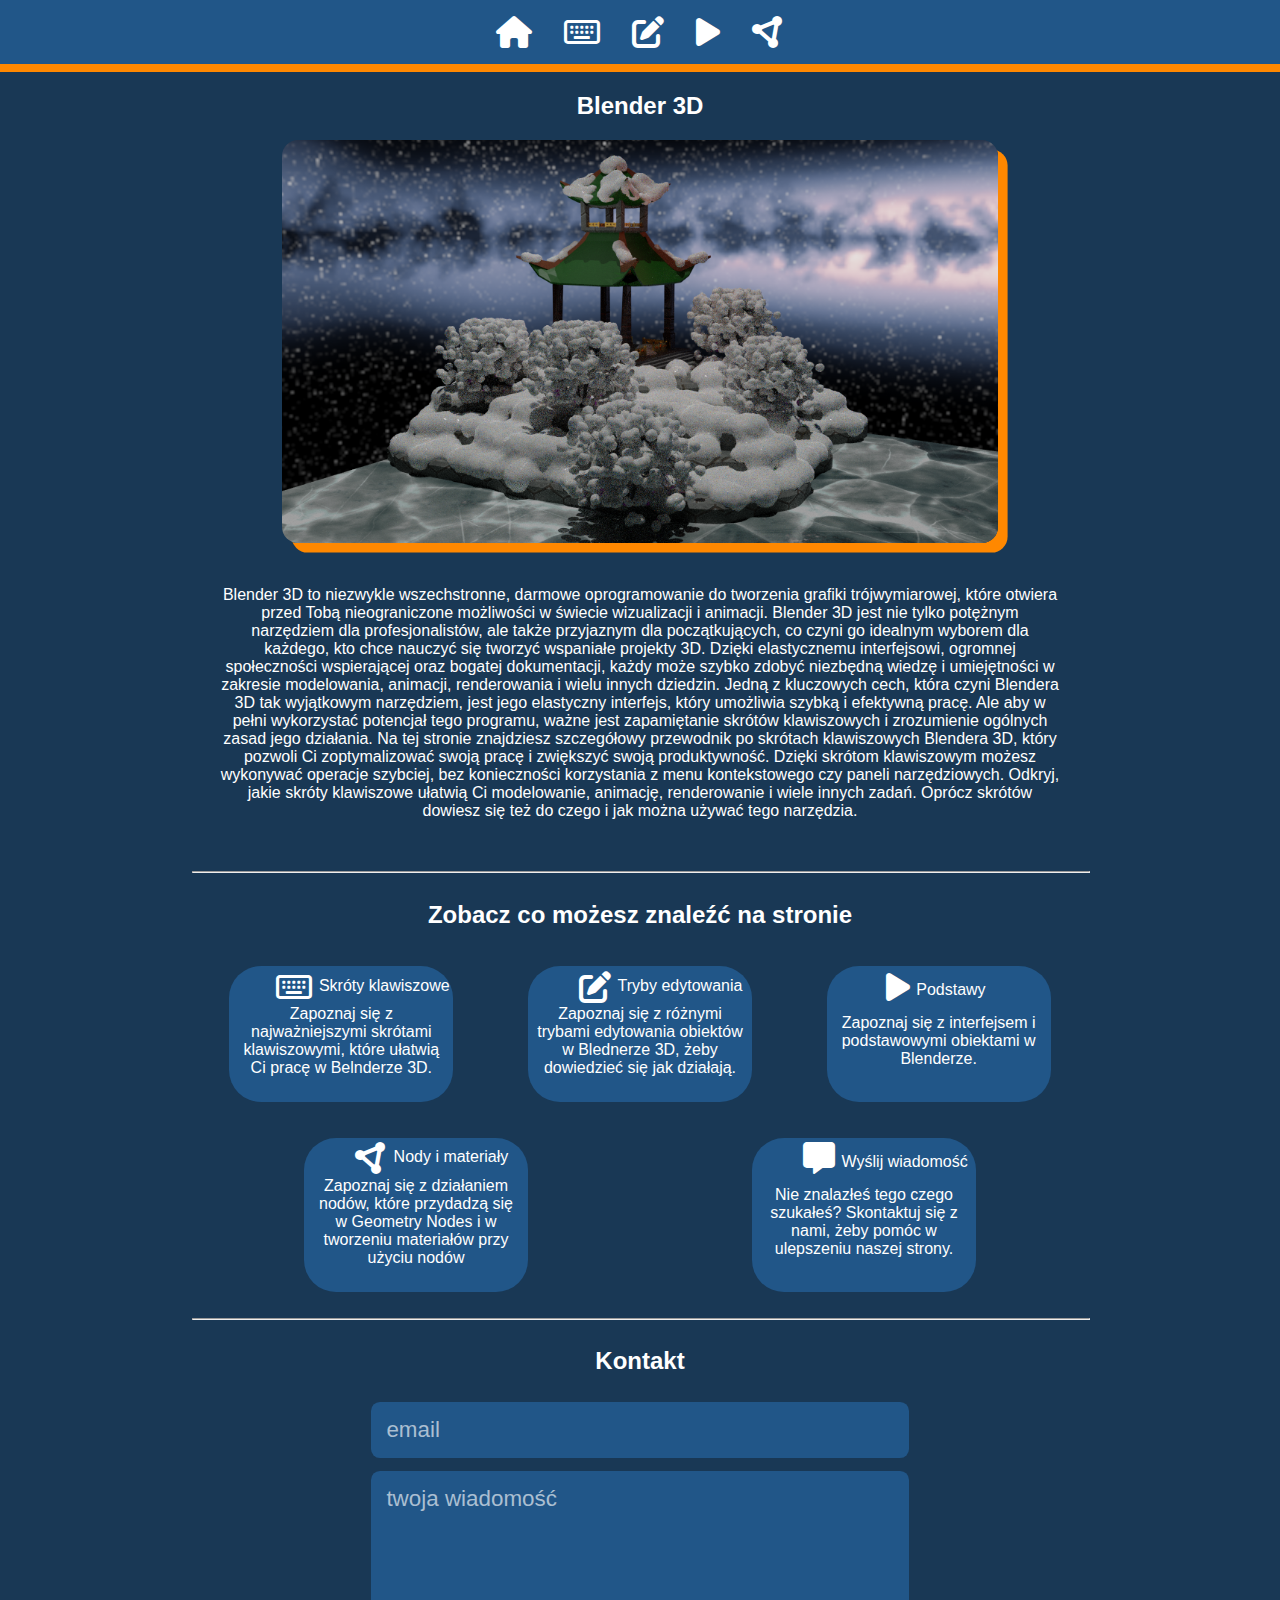
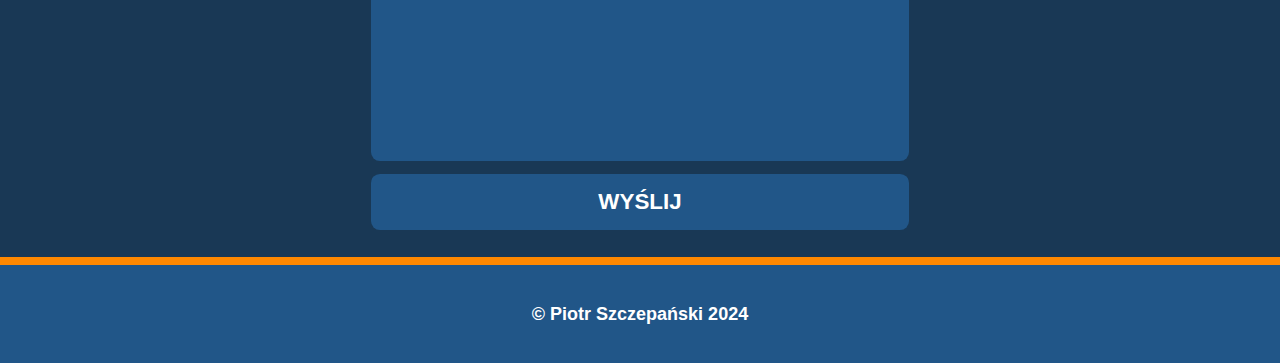
==== index.html @ f9030f0e "Add files via upload" ====
<!DOCTYPE html>
<html lang="pl">
<head>
    <meta charset="UTF-8">
    <meta name="viewport" content="width=device-width, initial-scale=1.0">
    <meta name="author" content="Piotr Szczepański">
    <meta name="keywords" content="poradnik, blender3D">
    <link rel="shortcut icon" href="imgs/blender_logo.png" type="image">
    <link rel="stylesheet" href="style.css">
    <link rel="stylesheet" href="https://cdnjs.cloudflare.com/ajax/libs/font-awesome/6.5.2/css/all.min.css">
    <title>Poradnik do Blednera 3D</title>
</head>
<body>
    <div class="container">
        <header>
            <nav>
                <ul>
                    <li>
                        <a href="index.html"   tagret="_blank">
                            <i class="fa-solid fa-house hover-text">
                                <span class="tooltip-text">strona główna</span>
                            </i>
                        </a>
                    </li>
                    <li>
                        <a href="shortcuts.html"   tagret="_blank">
                            <i class="fa-regular  fa-keyboard hover-text">
                                <span class="tooltip-text">skróty klawiszowe</span>
                            </i>
                        </a>
                    </li>
                    <li>
                        <a href="modes.html">
                            <i class="fa-solid fa-pen-to-square hover-text">
                                <span class="tooltip-text">tryby</span>
                            </i>
                        </a>
                    </li>
                    <li>
                        <a href="interface.html">
                            <i class="fa-solid fa-play hover-text">
                                <span class="tooltip-text">podstawy</span>
                            </i>
                        </a>
                    </li>
                    <li>
                        <a href="nodes.html">
                            <i class="fa-solid fa-circle-nodes hover-text">
                                <span class="tooltip-text">nody</span>
                            </i>
                        </a>
                    </li>
                </ul>
            </nav>
        </header>
        <main>
            <section class="main_intro">
                <h2>Blender 3D</h2>
                <img src="imgs/snow_chinese_building.png" class="content_img">
                <p>
                Blender 3D to niezwykle wszechstronne, darmowe oprogramowanie do tworzenia grafiki trójwymiarowej, które otwiera przed Tobą nieograniczone możliwości w świecie wizualizacji i animacji. Blender 3D jest nie tylko potężnym narzędziem dla profesjonalistów, ale także przyjaznym dla początkujących, co czyni go idealnym wyborem dla każdego, kto chce nauczyć się tworzyć wspaniałe projekty 3D. Dzięki elastycznemu interfejsowi, ogromnej społeczności wspierającej oraz bogatej dokumentacji, każdy może szybko zdobyć niezbędną wiedzę i umiejętności w zakresie modelowania, animacji, renderowania i wielu innych dziedzin. Jedną z kluczowych cech, która czyni Blendera 3D tak wyjątkowym narzędziem, jest jego elastyczny interfejs, który umożliwia szybką i efektywną pracę. Ale aby w pełni wykorzystać potencjał tego programu, ważne jest zapamiętanie skrótów klawiszowych i zrozumienie ogólnych zasad jego działania. Na tej stronie znajdziesz szczegółowy przewodnik po skrótach klawiszowych Blendera 3D, który pozwoli Ci zoptymalizować swoją pracę i zwiększyć swoją produktywność. Dzięki skrótom klawiszowym możesz wykonywać operacje szybciej, bez konieczności korzystania z menu kontekstowego czy paneli narzędziowych. Odkryj, jakie skróty klawiszowe ułatwią Ci modelowanie, animację, renderowanie i wiele innych zadań. Oprócz skrótów dowiesz się też do czego i jak można używać tego narzędzia. 
                </p>
            </section>
            <hr>
            <h2>Zobacz co możesz znaleźć na stronie</h2>
            <section class="main_subpg">
                <article>
                        <i class="fa-regular  fa-keyboard "></i>
                        <a href="shortcuts.html">Skróty klawiszowe</a>
                        <p>Zapoznaj się z najważniejszymi skrótami klawiszowymi, które ułatwią Ci pracę w Belnderze 3D.</p>
                </article>
                <article>
                        <i class="fa-solid  fa-pen-to-square "></i>
                        <a href="modes.html">Tryby edytowania</a>
                        <p>Zapoznaj się z różnymi trybami edytowania obiektów w Blednerze 3D, żeby dowiedzieć się jak działają.</p>
                </article>
                <article>
                        <i class="fa-solid  fa-play "></i>
                        <a href="interface.html">Podstawy</a>
                        <p>Zapoznaj się z interfejsem i podstawowymi obiektami w Blenderze.</p>
                </article>
                <article>
                        <i class="fa-solid fa-circle-nodes"></i>
                        <a href="nodes.html">Nody i materiały</a>
                        <p>Zapoznaj się z działaniem nodów, które przydadzą się w Geometry Nodes i w tworzeniu materiałów przy użyciu nodów</p>
                </article>
                <article>
                        <i class="fa-solid fa-message"></i>
                        <a href="#con">Wyślij wiadomość</a>
                        <p>Nie znalazłeś tego czego szukałeś? Skontaktuj się z nami, żeby pomóc w ulepszeniu naszej strony.</p>
                </article>
            </section>
            <hr>
            <section class="main_con">
                <h2 id="con">Kontakt</h2>
                <form action="index.html">
                    <label for="mail"></label>
                    <input id="mail" type="email" placeholder="email" required>
                    <label for="message"></label>
                    <textarea name="message" id="message" cols="30" rows="10" placeholder="twoja wiadomość" required></textarea>
                    <label for="submit"></label>
                    <input type="submit" name="submit" id="submit" value="Wyślij">
                </form>
            </section>
        </main>
        <footer>
            &copy; Piotr Szczepański 2024
        </footer>
    </div>
</body>
</html>
---- style.css ----
body{
    margin: 0;
}
html{
    background-color: #215688;
}
.container{
    background-color: #193855;
}
nav{
    width: 100%;
}
ul{
    padding-left: 0;
    width: 100%;
    display: flex;
    justify-content: center;
    gap: 2em;
    list-style-type: none;
}
i{
    font-size: 200%;
    color: #fff;
    transition: 0.3s;
}
a i:hover{
    color: rgb(255, 136, 0);
    transition: 0.3s;
}
.tooltip-text{
    visibility: hidden;
    position: absolute;
    z-index: 1;
    width: 6.5em;
    font-weight: bold;
    color: white;
    font-size: 1rem;
    background-color: rgba(0, 0, 0, 0.5);
    text-align: center;
    border-radius: 10px;
    padding: 10px 15px 10px 15px;
    top: 2em;
    left: -3em;
    font-family:Arial, Helvetica, sans-serif;
}

.hover-text {
    position: relative;
    display: inline-block;
    text-align: center;
}

.hover-text:hover .tooltip-text {
    visibility: visible;
}
header{
    background-color: #215688;
    width: 100%;
    color: #fff;
    display: flex;
    border-bottom: rgb(255, 136, 0) 0.5rem solid;
    position: sticky;
    top: 0;
}
main{
    display: flex;
    flex-direction: column;
    background-color: #193855;
    color: #fff;
    font-family: 'Franklin Gothic Medium', 'Arial Narrow', Arial, sans-serif;
    width: 70%;
    margin: auto;
}
.main_intro{
    display: flex;
    flex-direction: column;
    align-items: center;
}
.main_intro p{
    padding: 3%;
    text-align: center;
}
.content_img{
    box-shadow: 0.6em 0.6em rgb(255, 136, 0);
    width: 80%;
    border-radius: 1em;
}
footer{
    display: flex;
    background-color: #215688;
    color: #fff;
    font-weight: bold;
    justify-content: center;
    border-top: 0.5rem solid rgb(255, 136, 0);
    width: 94%;
    padding: 3%;
    font-size: large;
    font-family: Arial, Helvetica, sans-serif;
}
.main_subpg{
    display: flex;
    flex-direction: row;
    justify-content: space-around;
    flex-wrap: wrap;
}
article{
    display: flex;
    justify-content: center;
    background-color: #215688;
    flex-wrap: wrap;
    margin: 2%;
    border-radius: 2em;
    flex-basis: 25%;
    transition: 0.2s;
    cursor: text;
    user-select: none;
}
article:hover{
    box-shadow: 0.4em 0.4em rgb(255, 136, 0);
    transition: 0.2s;
}
article a{
    display: flex;
    align-items: center;
    color: #fff;
    text-decoration: none;
    flex-basis: 60%;
    margin-top: 1%;
}
article i{
    display: flex;
    align-items: center;
    margin-top: 2%;
    flex-basis: 37%;
    text-align: right;
    margin-right: 3%;
}
article p{
    margin-top: 1%;
    padding: 4%;
    padding-top: 0;
    text-align: center;
}
textarea{
    resize: none;
    font-size: 1.4rem;
    font-family: Arial, Helvetica, sans-serif;
    padding: 0.5em;
    background-color: #215688;
    color: #fff;
    border-radius: 0.4em;
    outline: none;
    border: none;
    border: 0.2em solid rgba(255, 136, 0, 0);
}
input{
    font-size: 1.4rem;
    font-family: Arial, Helvetica, sans-serif;
    background-color: #215688;
    color: #fff;
    padding: 0.5em;
    border: none;
    outline: none;
    border-radius: 0.4em;
    border: 0.2em solid rgba(255, 136, 0, 0);
}
.main_con{
    display: flex;
    flex-direction: column;
    align-items: center;
}
hr{
    width: 100%;
    color: rgb(255, 136, 0);
}
form{
    display: flex;
    flex-direction: column;
    width: 60%;
    gap: 0.4em;
    margin-bottom: 3%;
}
h2{
    text-align: center;
}
input:focus, textarea:focus{
    border: 0.2em solid rgb(255, 136, 0);
    transition: 0.5s;
}
#submit{
    font-weight: bold;
    text-transform: uppercase;
    cursor: pointer;
    transition: 0.5s;
}
#submit:hover{
    background-color: rgb(255, 136, 0);
    transition: 0.5s;
}
#con{
    scroll-margin-block-start: 5em;
}
input::placeholder, textarea::placeholder{
    color: #ffffffa0
}

@media (max-width: 765px) {
    article{
        flex-basis: 100%;
    }
    input{
        font-size: 1rem;
    }
    textarea{
        font-size: 1rem;
    }
    form{
        width: 100%;
    }
}
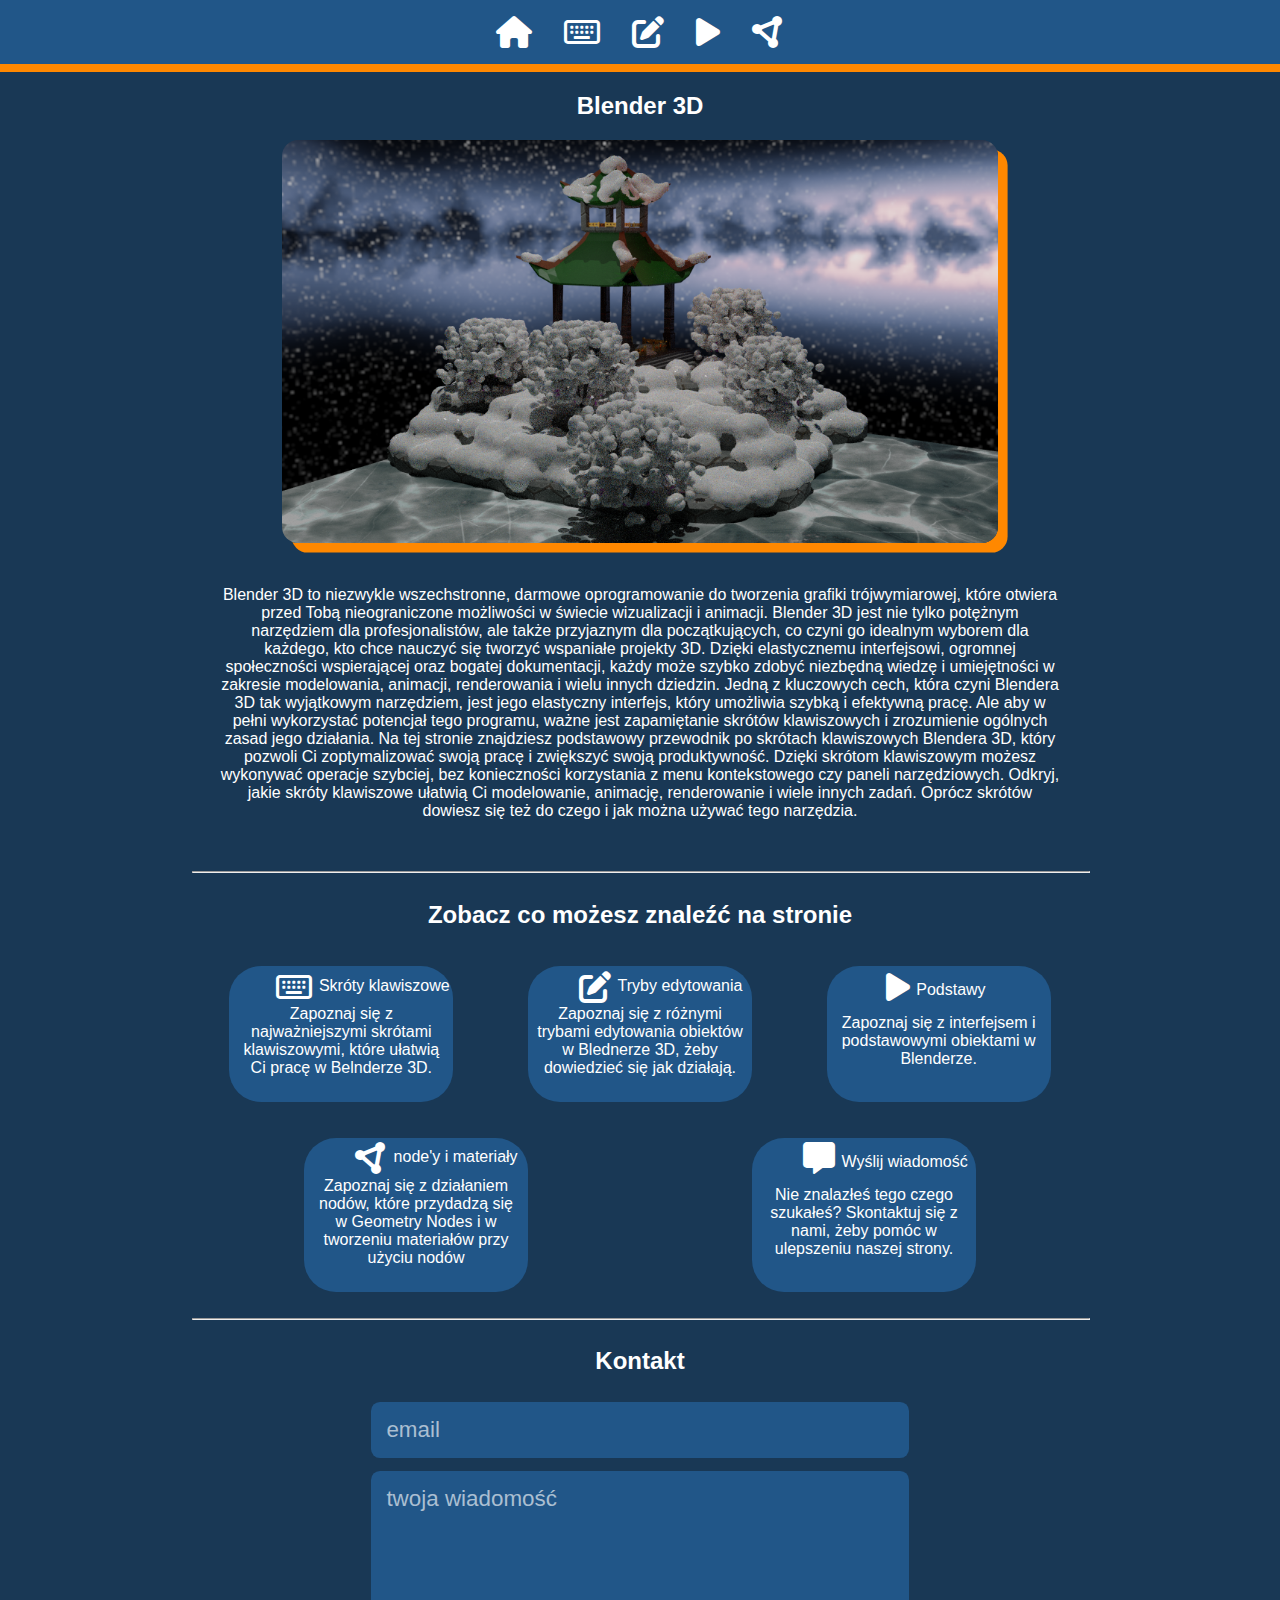
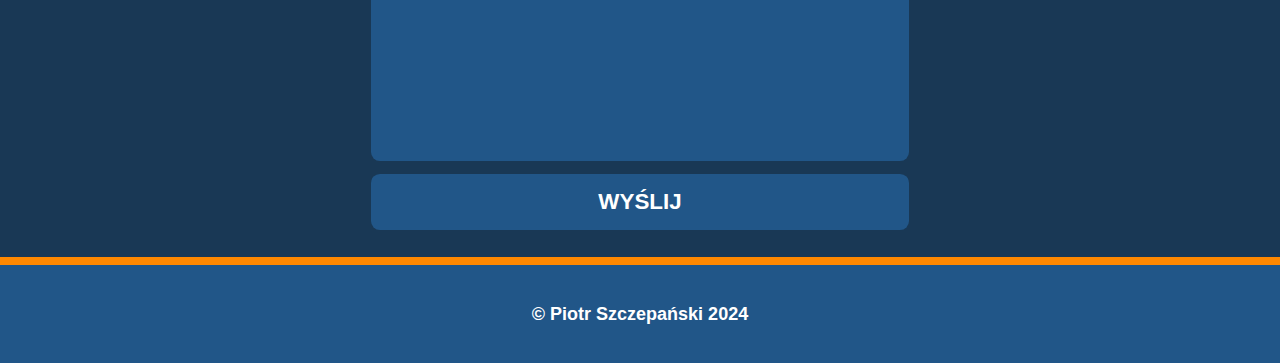
==== commit e24b55b1: "content update" ====
--- a/index.html
+++ b/index.html
@@ -37,7 +37,7 @@
                         </a>
                     </li>
                     <li>
-                        <a href="interface.html">
+                        <a href="basics.html">
                             <i class="fa-solid fa-play hover-text">
                                 <span class="tooltip-text">podstawy</span>
                             </i>
@@ -46,7 +46,7 @@
                     <li>
                         <a href="nodes.html">
                             <i class="fa-solid fa-circle-nodes hover-text">
-                                <span class="tooltip-text">nody</span>
+                                <span class="tooltip-text">node'y</span>
                             </i>
                         </a>
                     </li>
@@ -57,11 +57,12 @@
             <section class="main_intro">
                 <h2>Blender 3D</h2>
                 <img src="imgs/snow_chinese_building.png" class="content_img">
-                <p>
-                Blender 3D to niezwykle wszechstronne, darmowe oprogramowanie do tworzenia grafiki trójwymiarowej, które otwiera przed Tobą nieograniczone możliwości w świecie wizualizacji i animacji. Blender 3D jest nie tylko potężnym narzędziem dla profesjonalistów, ale także przyjaznym dla początkujących, co czyni go idealnym wyborem dla każdego, kto chce nauczyć się tworzyć wspaniałe projekty 3D. Dzięki elastycznemu interfejsowi, ogromnej społeczności wspierającej oraz bogatej dokumentacji, każdy może szybko zdobyć niezbędną wiedzę i umiejętności w zakresie modelowania, animacji, renderowania i wielu innych dziedzin. Jedną z kluczowych cech, która czyni Blendera 3D tak wyjątkowym narzędziem, jest jego elastyczny interfejs, który umożliwia szybką i efektywną pracę. Ale aby w pełni wykorzystać potencjał tego programu, ważne jest zapamiętanie skrótów klawiszowych i zrozumienie ogólnych zasad jego działania. Na tej stronie znajdziesz szczegółowy przewodnik po skrótach klawiszowych Blendera 3D, który pozwoli Ci zoptymalizować swoją pracę i zwiększyć swoją produktywność. Dzięki skrótom klawiszowym możesz wykonywać operacje szybciej, bez konieczności korzystania z menu kontekstowego czy paneli narzędziowych. Odkryj, jakie skróty klawiszowe ułatwią Ci modelowanie, animację, renderowanie i wiele innych zadań. Oprócz skrótów dowiesz się też do czego i jak można używać tego narzędzia. 
+                <p class="desc">
+                Blender 3D to niezwykle wszechstronne, darmowe oprogramowanie do tworzenia grafiki trójwymiarowej, które otwiera przed Tobą nieograniczone możliwości w świecie wizualizacji i animacji. Blender 3D jest nie tylko potężnym narzędziem dla profesjonalistów, ale także przyjaznym dla początkujących, co czyni go idealnym wyborem dla każdego, kto chce nauczyć się tworzyć wspaniałe projekty 3D. Dzięki elastycznemu interfejsowi, ogromnej społeczności wspierającej oraz bogatej dokumentacji, każdy może szybko zdobyć niezbędną wiedzę i umiejętności w zakresie modelowania, animacji, renderowania i wielu innych dziedzin. Jedną z kluczowych cech, która czyni Blendera 3D tak wyjątkowym narzędziem, jest jego elastyczny interfejs, który umożliwia szybką i efektywną pracę. Ale aby w pełni wykorzystać potencjał tego programu, ważne jest zapamiętanie skrótów klawiszowych i zrozumienie ogólnych zasad jego działania. Na tej stronie znajdziesz podstawowy przewodnik po skrótach klawiszowych Blendera 3D, który pozwoli Ci zoptymalizować swoją pracę i zwiększyć swoją produktywność. Dzięki skrótom klawiszowym możesz wykonywać operacje szybciej, bez konieczności korzystania z menu kontekstowego czy paneli narzędziowych. Odkryj, jakie skróty klawiszowe ułatwią Ci modelowanie, animację, renderowanie i wiele innych zadań. Oprócz skrótów dowiesz się też do czego i jak można używać tego narzędzia. 
                 </p>
+                <p class="subdesc">Witaj w poradniku do Blendera 3D, rozejrzyj się za tym czego szukasz niżej. Pamiętaj, że ta strona nie zrobi z ciebie od razu grafika 3D. Została stworzona po to, żebyś szybciej zrozumiał podstawowe funkcje programu i łatwiej wkroczył w proces długiej nauki.</p>
             </section>
-            <hr>
+            <hr class="expand">
             <h2>Zobacz co możesz znaleźć na stronie</h2>
             <section class="main_subpg">
                 <article>
@@ -76,12 +77,12 @@
                 </article>
                 <article>
                         <i class="fa-solid  fa-play "></i>
-                        <a href="interface.html">Podstawy</a>
+                        <a href="basics.html">Podstawy</a>
                         <p>Zapoznaj się z interfejsem i podstawowymi obiektami w Blenderze.</p>
                 </article>
                 <article>
                         <i class="fa-solid fa-circle-nodes"></i>
-                        <a href="nodes.html">Nody i materiały</a>
+                        <a href="nodes.html">node'y i materiały</a>
                         <p>Zapoznaj się z działaniem nodów, które przydadzą się w Geometry Nodes i w tworzeniu materiałów przy użyciu nodów</p>
                 </article>
                 <article>
--- a/style.css
+++ b/style.css
@@ -6,6 +6,10 @@
 }
 .container{
     background-color: #193855;
+}
+.container *::selection{
+    background-color: rgb(255, 136, 0);
+    color: #000;
 }
 nav{
     width: 100%;
@@ -60,6 +64,7 @@
     display: flex;
     border-bottom: rgb(255, 136, 0) 0.5rem solid;
     position: sticky;
+    z-index: 1;
     top: 0;
 }
 main{
@@ -70,6 +75,10 @@
     font-family: 'Franklin Gothic Medium', 'Arial Narrow', Arial, sans-serif;
     width: 70%;
     margin: auto;
+    justify-content: center;
+}
+h1{
+    text-align: center;
 }
 .main_intro{
     display: flex;
@@ -203,6 +212,81 @@
 input::placeholder, textarea::placeholder{
     color: #ffffffa0
 }
+table, th, td{
+    border: solid rgb(255, 136, 0) 3px;
+    border-collapse: collapse;
+    padding: 1%;
+    text-align: center;
+    color: #fff;
+    font-weight: bold;
+}
+th{
+    border: #fff solid 3px;
+    background-color: rgb(255, 136, 0);
+    color: #fff;
+}
+tr{
+    background-color: #215688;
+}
+table{
+    margin: 2% 0 2% 0;
+}
+.container > main:nth-child(2) > table:nth-child(2){
+    margin-top: 0;
+}
+.modes{
+    list-style-position: inside;
+    display: flex;
+    flex-direction: column;
+    gap: 1em;
+}
+.modes li{
+    padding: 1em;
+    background-color: #215688;
+    border-radius: 1em;
+}
+.svg{
+    width: 2.2em;
+    position: relative;
+    top: 0.7em;
+    z-index: 0;
+}
+.objects{
+    flex-direction: row;
+    flex-wrap: wrap;
+}
+.obj{
+    flex-basis: 40%;
+    display: flex;
+    flex-direction: row;
+    flex-wrap: wrap;
+    border-radius: 2em;
+    padding: 0.5em;
+    transition: 0.2s;
+    border: solid 0.5em rgb(255, 136, 0);
+    transition: 0.5s;
+}
+.obj:hover{
+    background-color: #215688;
+}
+.obj p{
+    text-align: center;
+    margin-top: 0;
+}
+.obj h3{
+    flex-basis: 70%;
+    text-align: center;
+}
+.obj_icon{
+    flex-basis: 5%;
+    width: 2.5em;
+}
+.geo_nodes, .nodes_desc,.shader_edit{
+    text-align: center;
+}
+.subdesc{
+    display: none;
+}
 
 @media (max-width: 765px) {
     article{
@@ -217,4 +301,23 @@
     form{
         width: 100%;
     }
+    .obj{
+        flex-basis: 100%;
+    }
+    .desc{
+        width: 130%;
+    }
+
+}
+
+@media (max-width: 525px) {
+    .desc{
+        display: none;
+    }
+    .expand{
+        margin-top: 10%;
+    }
+    .subdesc{
+        display: flex;
+    }
 }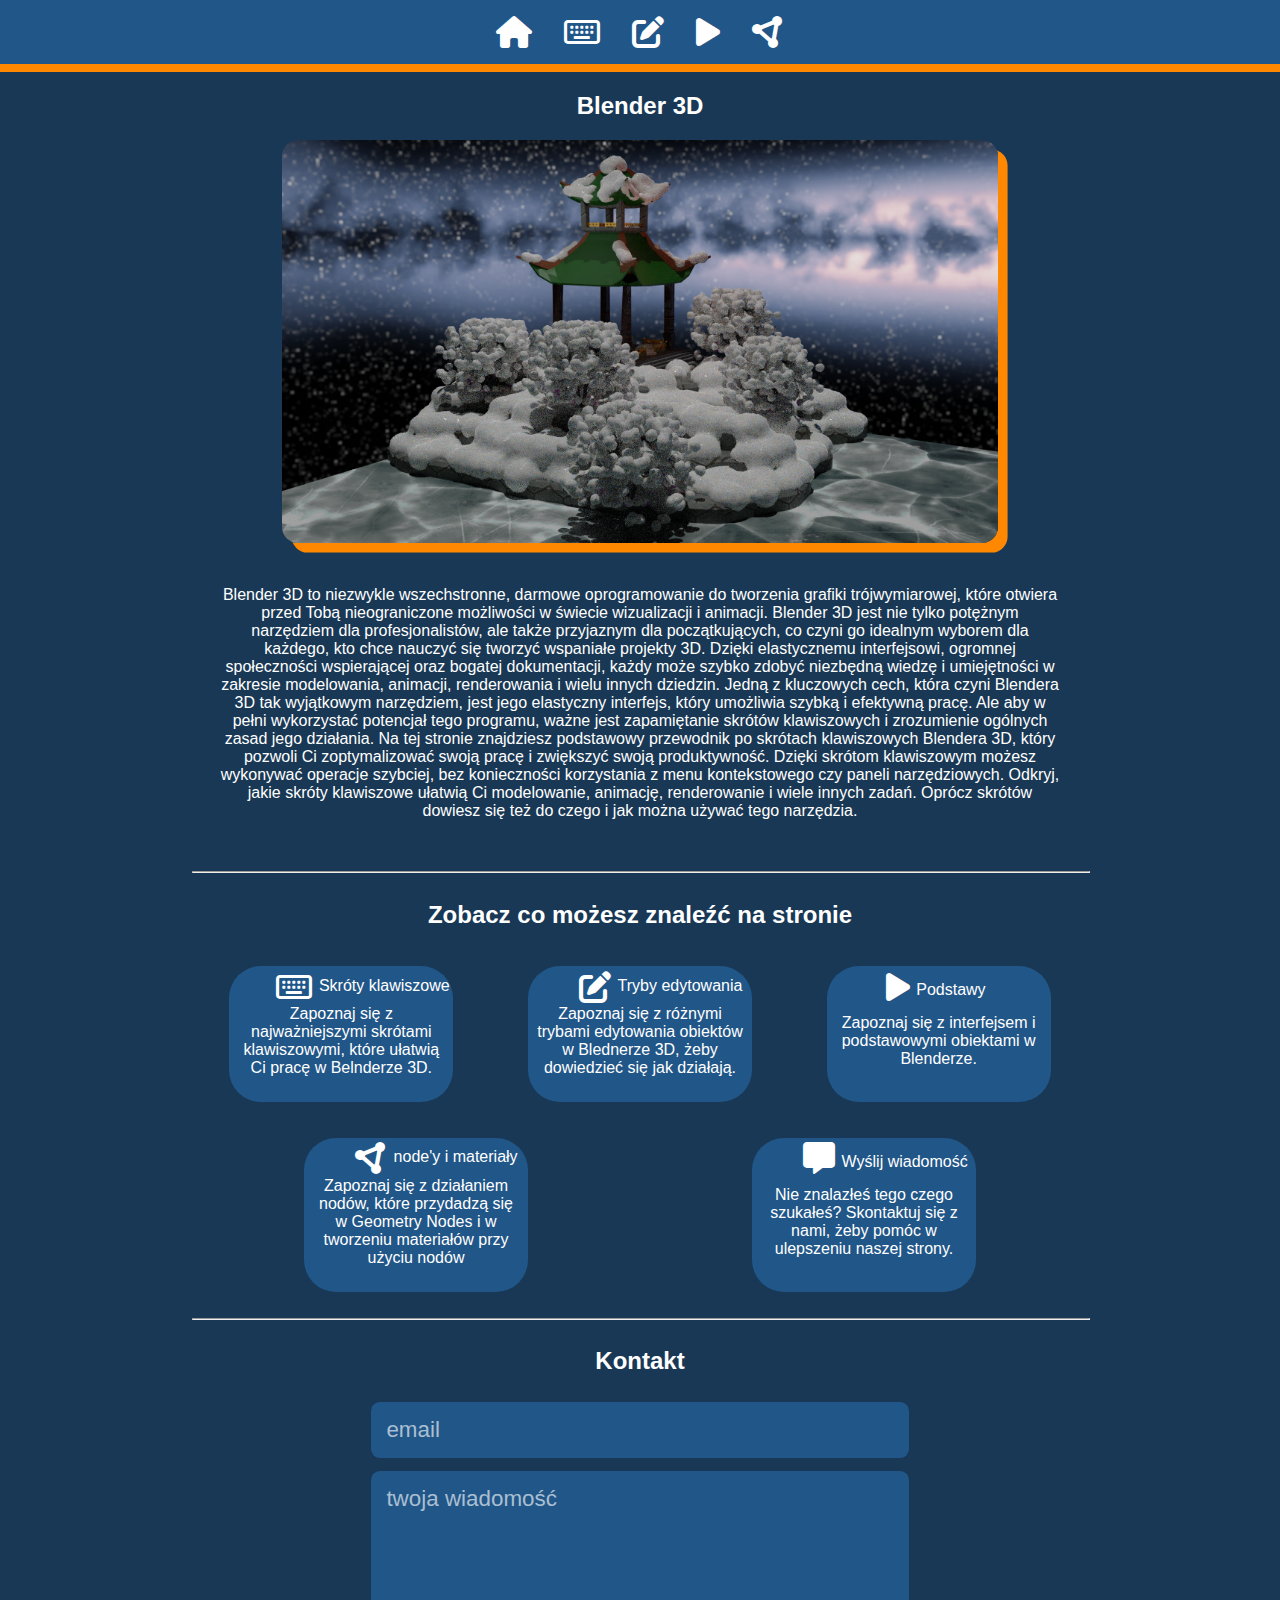
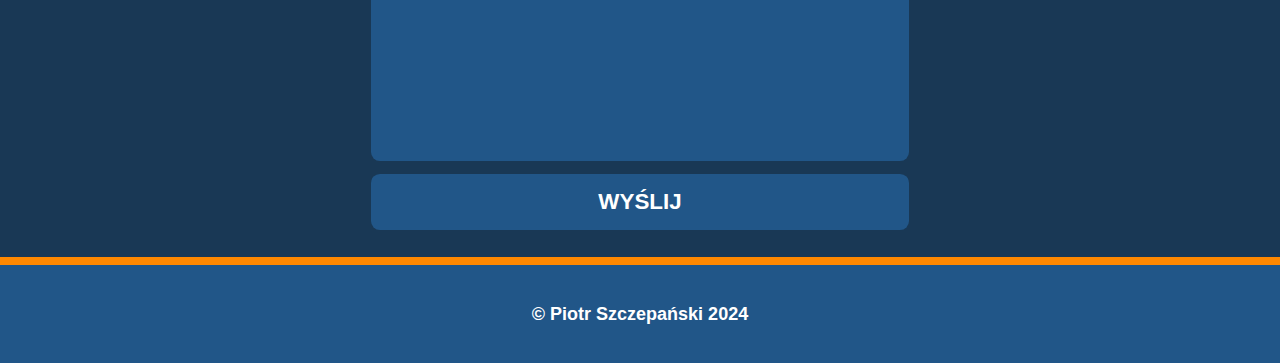
==== commit 6ee0ddbc: "Add files via upload" ====
--- a/index.html
+++ b/index.html
@@ -5,7 +5,8 @@
     <meta name="viewport" content="width=device-width, initial-scale=1.0">
     <meta name="author" content="Piotr Szczepański">
     <meta name="keywords" content="poradnik, blender3D">
-    <link rel="shortcut icon" href="imgs/blender_logo.png" type="image">
+    <meta name="descritpion" content="poradnik blender3D">
+    <link rel="shortcut icon" href="imgs/blender_logo.avif" type="image">
     <link rel="stylesheet" href="style.css">
     <link rel="stylesheet" href="https://cdnjs.cloudflare.com/ajax/libs/font-awesome/6.5.2/css/all.min.css">
     <title>Poradnik do Blednera 3D</title>
@@ -56,7 +57,7 @@
         <main>
             <section class="main_intro">
                 <h2>Blender 3D</h2>
-                <img src="imgs/snow_chinese_building.png" class="content_img">
+                <img src="imgs/snow_chinese_building.avif" class="content_media" alt="chinese building covered by snow in the galaxy far far away">
                 <p class="desc">
                 Blender 3D to niezwykle wszechstronne, darmowe oprogramowanie do tworzenia grafiki trójwymiarowej, które otwiera przed Tobą nieograniczone możliwości w świecie wizualizacji i animacji. Blender 3D jest nie tylko potężnym narzędziem dla profesjonalistów, ale także przyjaznym dla początkujących, co czyni go idealnym wyborem dla każdego, kto chce nauczyć się tworzyć wspaniałe projekty 3D. Dzięki elastycznemu interfejsowi, ogromnej społeczności wspierającej oraz bogatej dokumentacji, każdy może szybko zdobyć niezbędną wiedzę i umiejętności w zakresie modelowania, animacji, renderowania i wielu innych dziedzin. Jedną z kluczowych cech, która czyni Blendera 3D tak wyjątkowym narzędziem, jest jego elastyczny interfejs, który umożliwia szybką i efektywną pracę. Ale aby w pełni wykorzystać potencjał tego programu, ważne jest zapamiętanie skrótów klawiszowych i zrozumienie ogólnych zasad jego działania. Na tej stronie znajdziesz podstawowy przewodnik po skrótach klawiszowych Blendera 3D, który pozwoli Ci zoptymalizować swoją pracę i zwiększyć swoją produktywność. Dzięki skrótom klawiszowym możesz wykonywać operacje szybciej, bez konieczności korzystania z menu kontekstowego czy paneli narzędziowych. Odkryj, jakie skróty klawiszowe ułatwią Ci modelowanie, animację, renderowanie i wiele innych zadań. Oprócz skrótów dowiesz się też do czego i jak można używać tego narzędzia. 
                 </p>
@@ -65,22 +66,22 @@
             <hr class="expand">
             <h2>Zobacz co możesz znaleźć na stronie</h2>
             <section class="main_subpg">
-                <article>
+                <article onclick="openArticle('shortcuts')">
                         <i class="fa-regular  fa-keyboard "></i>
                         <a href="shortcuts.html">Skróty klawiszowe</a>
                         <p>Zapoznaj się z najważniejszymi skrótami klawiszowymi, które ułatwią Ci pracę w Belnderze 3D.</p>
                 </article>
-                <article>
+                <article onclick="openArticle('modes')">
                         <i class="fa-solid  fa-pen-to-square "></i>
                         <a href="modes.html">Tryby edytowania</a>
                         <p>Zapoznaj się z różnymi trybami edytowania obiektów w Blednerze 3D, żeby dowiedzieć się jak działają.</p>
                 </article>
-                <article>
+                <article onclick="openArticle('basics')">
                         <i class="fa-solid  fa-play "></i>
                         <a href="basics.html">Podstawy</a>
                         <p>Zapoznaj się z interfejsem i podstawowymi obiektami w Blenderze.</p>
                 </article>
-                <article>
+                <article onclick="openArticle('nodes')">
                         <i class="fa-solid fa-circle-nodes"></i>
                         <a href="nodes.html">node'y i materiały</a>
                         <p>Zapoznaj się z działaniem nodów, które przydadzą się w Geometry Nodes i w tworzeniu materiałów przy użyciu nodów</p>
@@ -108,5 +109,6 @@
             &copy; Piotr Szczepański 2024
         </footer>
     </div>
+    <script src="links.js"></script>
 </body>
 </html>--- a/style.css
+++ b/style.css
@@ -2,7 +2,7 @@
     margin: 0;
 }
 html{
-    background-color: #215688;
+    background-color: #193855;
 }
 .container{
     background-color: #193855;
@@ -89,7 +89,7 @@
     padding: 3%;
     text-align: center;
 }
-.content_img{
+.content_media{
     box-shadow: 0.6em 0.6em rgb(255, 136, 0);
     width: 80%;
     border-radius: 1em;
@@ -123,6 +123,7 @@
     transition: 0.2s;
     cursor: text;
     user-select: none;
+    cursor: pointer;
 }
 article:hover{
     box-shadow: 0.4em 0.4em rgb(255, 136, 0);
@@ -287,6 +288,10 @@
 .subdesc{
     display: none;
 }
+video{
+    width: 70%;
+    margin-bottom: 2%;
+}
 
 @media (max-width: 765px) {
     article{
@@ -320,4 +325,37 @@
     .subdesc{
         display: flex;
     }
-}+    .content_media{
+        width: 110%;
+    }
+}
+
+@media (max-width: 660px) {
+    .main_modes{
+        width: 90%;
+        padding: 0 5% 0 5%;
+    }
+    .content_media{
+        width: 100%;
+    }
+}
+/* @media (max-width:400px){
+    body{
+        min-width: 120%;
+    }
+}
+@media (max-width: 340px){
+    body{
+        min-width: 140%;
+    }
+}
+@media (max-width: 280px){
+    body{
+        min-width: 180%;
+    }
+}
+@media (max-width: 220px){
+    body{
+        min-width: 220%;
+    }
+} */